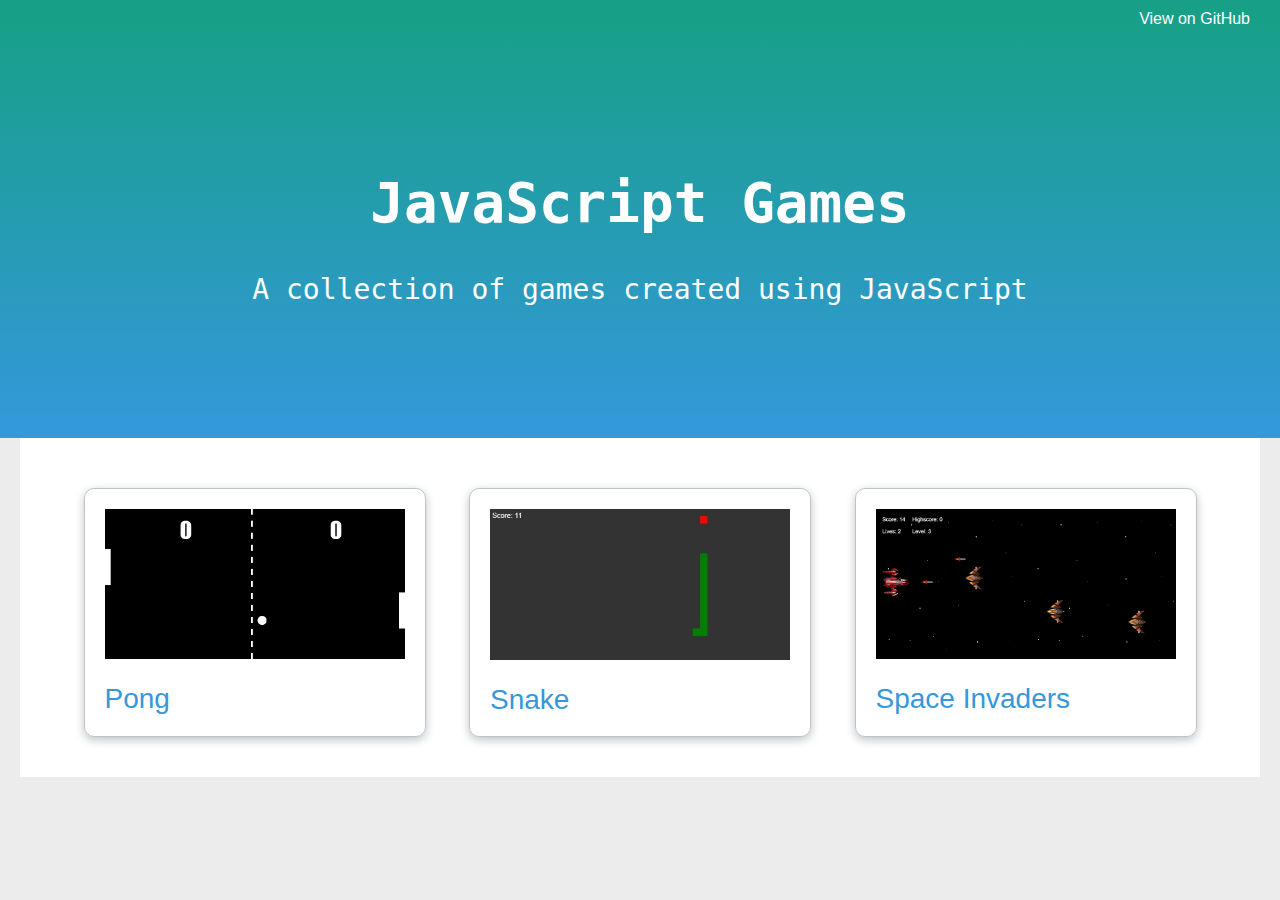
==== index.html @ d85a708f "Homepage created" ====
<!DOCTYPE html>
<html lang="en">
<head>
    <meta charset="UTF-8">
    <meta name="viewport" content="width=device-width, initial-scale=1.0">
    <title>JavaScript Games</title>
    <link rel="stylesheet" href="style.css">
</head>
<body>
    <header>
        <div id="top"><a href="https://github.com/aadityabhusal/javascript-games">View on GitHub</a></div>
        <div id="head-section">
            <h1>JavaScript Games</h1>
            <div>A collection of games created using JavaScript</div>
        </div>
    </header>
    <div id="games-container">
        <ul id="game-list">
            <li>
                <img src="pong/images/pong.jpg" alt="Pong">
                <a href="pong/">Pong</a>
            </li>
            <li>
                <img src="snake/images/snake.jpg" alt="Snake">
                <a href="snake/">Snake</a>
            </li>
            <li>
                <img src="space-invaders/images/screenshot1.jpg" alt="Space Invaders">
                <a href="space-invaders/">Space Invaders</a>
            </li>
        </ul>
    </div>
</body>
</html>
---- style.css ----
body{
    margin: 0;
    padding: 0;
    background-color: #ececec;
    font-family: Arial, Helvetica, sans-serif;
}

h1{
    margin-top: 0;
}

a{
    text-decoration: none;
}

a:hover{
    text-decoration: underline;
}

header{
    background: linear-gradient(#16a085, #3498db);
    color: #fff;
}

header a{
    color: inherit;
}

#top{
    text-align: right;
    padding: 10px 30px;
}

#head-section{
    height: 400px;
    display: flex;
    flex-direction: column;
    justify-content: center;
    align-items: center;
    font-size: 28px;
    font-family: monospace;
}

#games-container{
    background-color: #fff;
    max-width: 1200px;
    margin: 0 auto;
    padding: 20px;
    padding-top: 50px;
}

#game-list{
    list-style: none;
    display: flex;
    justify-content: space-evenly;
    margin: 0;
    padding: 0;
}

#game-list li{
    border: 1px solid #bdc3c7;
    border-radius: 10px;
    margin-bottom: 20px;
    padding: 20px;
    box-shadow: 0px 3px 10px #bdc3c7;
    flex: 0 0 300px;
}

#game-list li img{
    width: 100%;
    margin-bottom: 20px;
}

#game-list li a{
    font-size: 28px;
    color: #3498db;
}
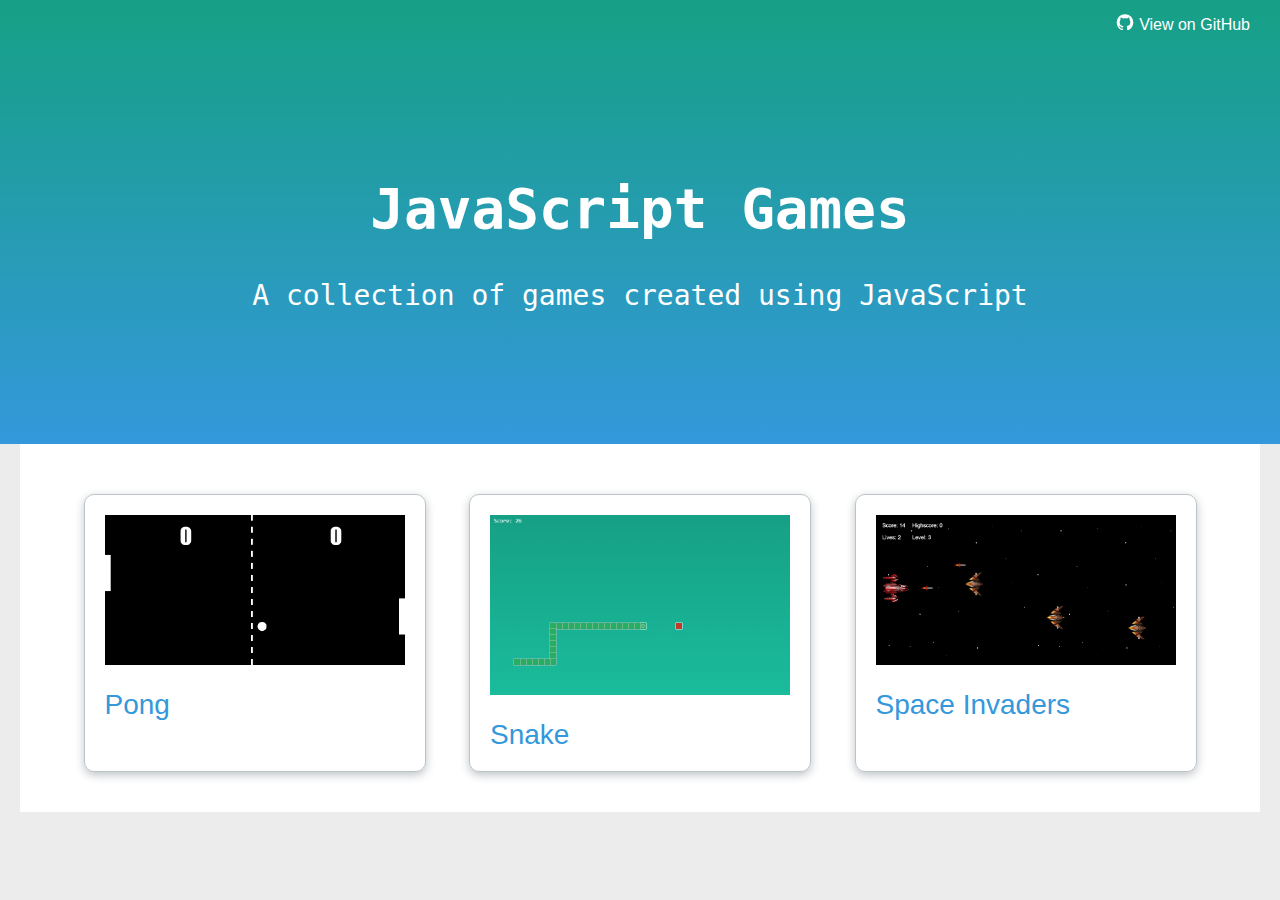
==== commit ec9c2ca3: "Readme files updated" ====
--- a/index.html
+++ b/index.html
@@ -8,7 +8,14 @@
 </head>
 <body>
     <header>
-        <div id="top"><a href="https://github.com/aadityabhusal/javascript-games">View on GitHub</a></div>
+        <div id="top">
+            <a href="https://github.com/aadityabhusal/javascript-games">
+                <svg style="width:20px;height:20px" viewBox="0 0 24 18">
+                    <path fill="currentColor" d="M12,2A10,10 0 0,0 2,12C2,16.42 4.87,20.17 8.84,21.5C9.34,21.58 9.5,21.27 9.5,21C9.5,20.77 9.5,20.14 9.5,19.31C6.73,19.91 6.14,17.97 6.14,17.97C5.68,16.81 5.03,16.5 5.03,16.5C4.12,15.88 5.1,15.9 5.1,15.9C6.1,15.97 6.63,16.93 6.63,16.93C7.5,18.45 8.97,18 9.54,17.76C9.63,17.11 9.89,16.67 10.17,16.42C7.95,16.17 5.62,15.31 5.62,11.5C5.62,10.39 6,9.5 6.65,8.79C6.55,8.54 6.2,7.5 6.75,6.15C6.75,6.15 7.59,5.88 9.5,7.17C10.29,6.95 11.15,6.84 12,6.84C12.85,6.84 13.71,6.95 14.5,7.17C16.41,5.88 17.25,6.15 17.25,6.15C17.8,7.5 17.45,8.54 17.35,8.79C18,9.5 18.38,10.39 18.38,11.5C18.38,15.32 16.04,16.16 13.81,16.41C14.17,16.72 14.5,17.33 14.5,18.26C14.5,19.6 14.5,20.68 14.5,21C14.5,21.27 14.66,21.59 15.17,21.5C19.14,20.16 22,16.42 22,12A10,10 0 0,0 12,2Z" />
+                </svg>
+                <span>View on GitHub</span>
+            </a>
+        </div>
         <div id="head-section">
             <h1>JavaScript Games</h1>
             <div>A collection of games created using JavaScript</div>
@@ -17,15 +24,15 @@
     <div id="games-container">
         <ul id="game-list">
             <li>
-                <img src="pong/images/pong.jpg" alt="Pong">
+                <img src="pong/images/screenshot.jpg" alt="Pong">
                 <a href="pong/">Pong</a>
             </li>
             <li>
-                <img src="snake/images/snake.jpg" alt="Snake">
+                <img src="snake/images/screenshot.jpg" alt="Snake">
                 <a href="snake/">Snake</a>
             </li>
             <li>
-                <img src="space-invaders/images/screenshot1.jpg" alt="Space Invaders">
+                <img src="space-invaders/images/screenshot.jpg" alt="Space Invaders">
                 <a href="space-invaders/">Space Invaders</a>
             </li>
         </ul>
--- a/style.css
+++ b/style.css
@@ -52,6 +52,7 @@
 #game-list{
     list-style: none;
     display: flex;
+    flex-wrap: wrap;
     justify-content: space-evenly;
     margin: 0;
     padding: 0;
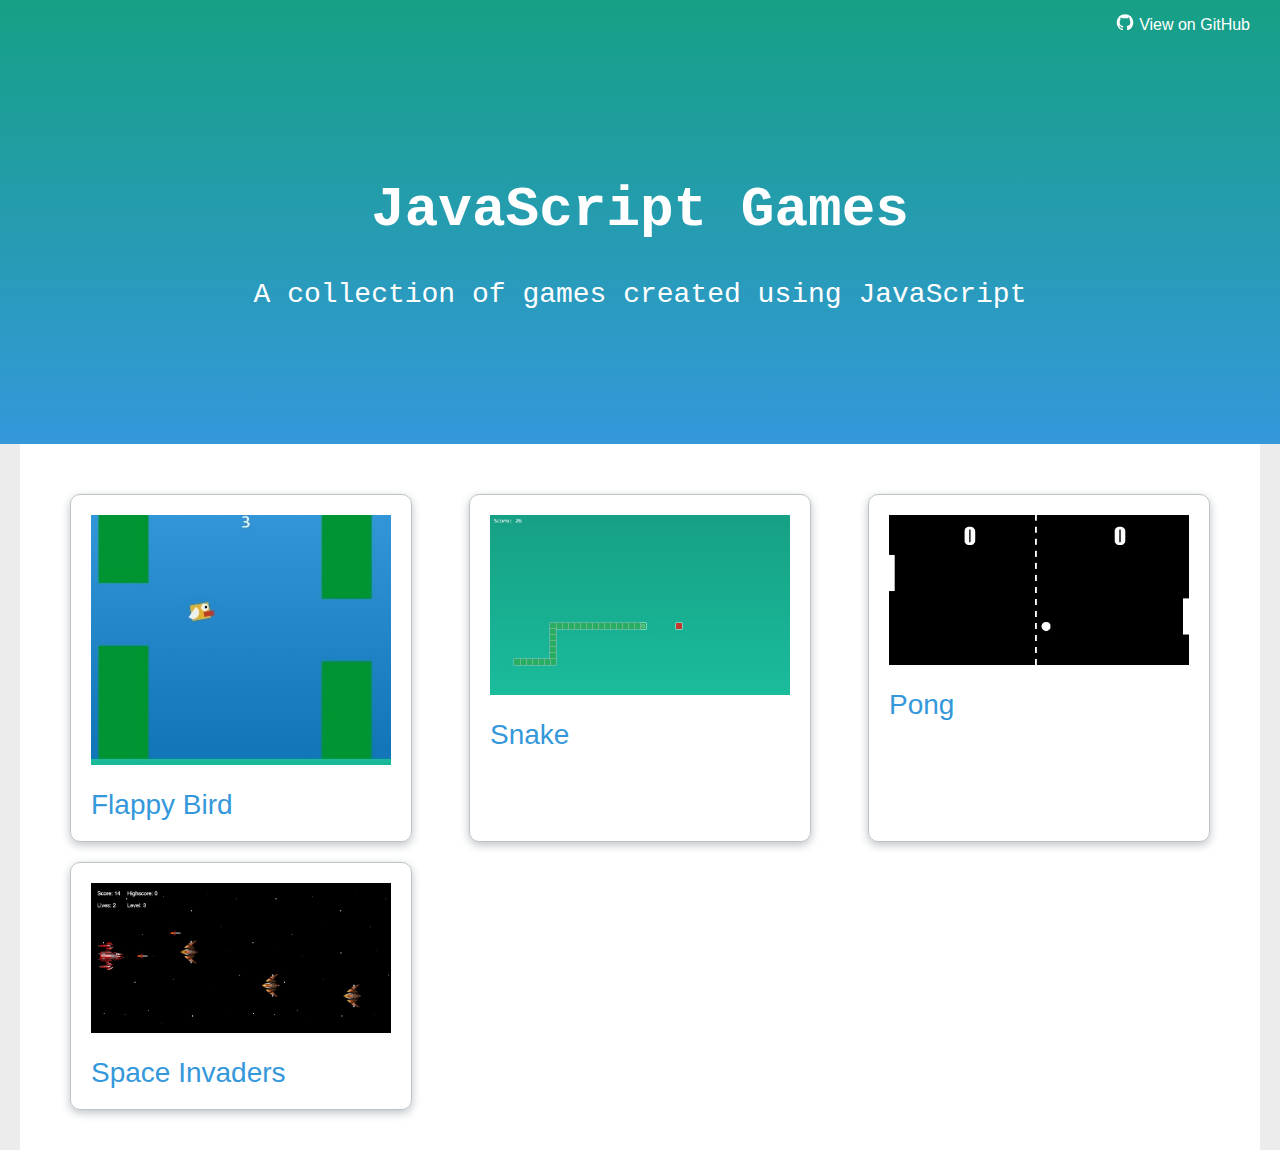
==== commit 01ea06d4: "Flappy Bird added to the games list" ====
--- a/index.html
+++ b/index.html
@@ -24,12 +24,16 @@
     <div id="games-container">
         <ul id="game-list">
             <li>
-                <img src="pong/images/screenshot.jpg" alt="Pong">
-                <a href="pong/">Pong</a>
+                <img src="flappy-bird/images/screenshot.jpg" alt="Flappy Bird">
+                <a href="flappy-bird/">Flappy Bird</a>
             </li>
             <li>
                 <img src="snake/images/screenshot.jpg" alt="Snake">
                 <a href="snake/">Snake</a>
+            </li>
+            <li>
+                <img src="pong/images/screenshot.jpg" alt="Pong">
+                <a href="pong/">Pong</a>
             </li>
             <li>
                 <img src="space-invaders/images/screenshot.jpg" alt="Space Invaders">
--- a/style.css
+++ b/style.css
@@ -53,9 +53,9 @@
     list-style: none;
     display: flex;
     flex-wrap: wrap;
-    justify-content: space-evenly;
+    justify-content: space-between;
     margin: 0;
-    padding: 0;
+    padding: 0 30px;
 }
 
 #game-list li{
@@ -67,6 +67,10 @@
     flex: 0 0 300px;
 }
 
+#game-list .horizontal{
+    flex: 0 0 400px;
+}
+
 #game-list li img{
     width: 100%;
     margin-bottom: 20px;
